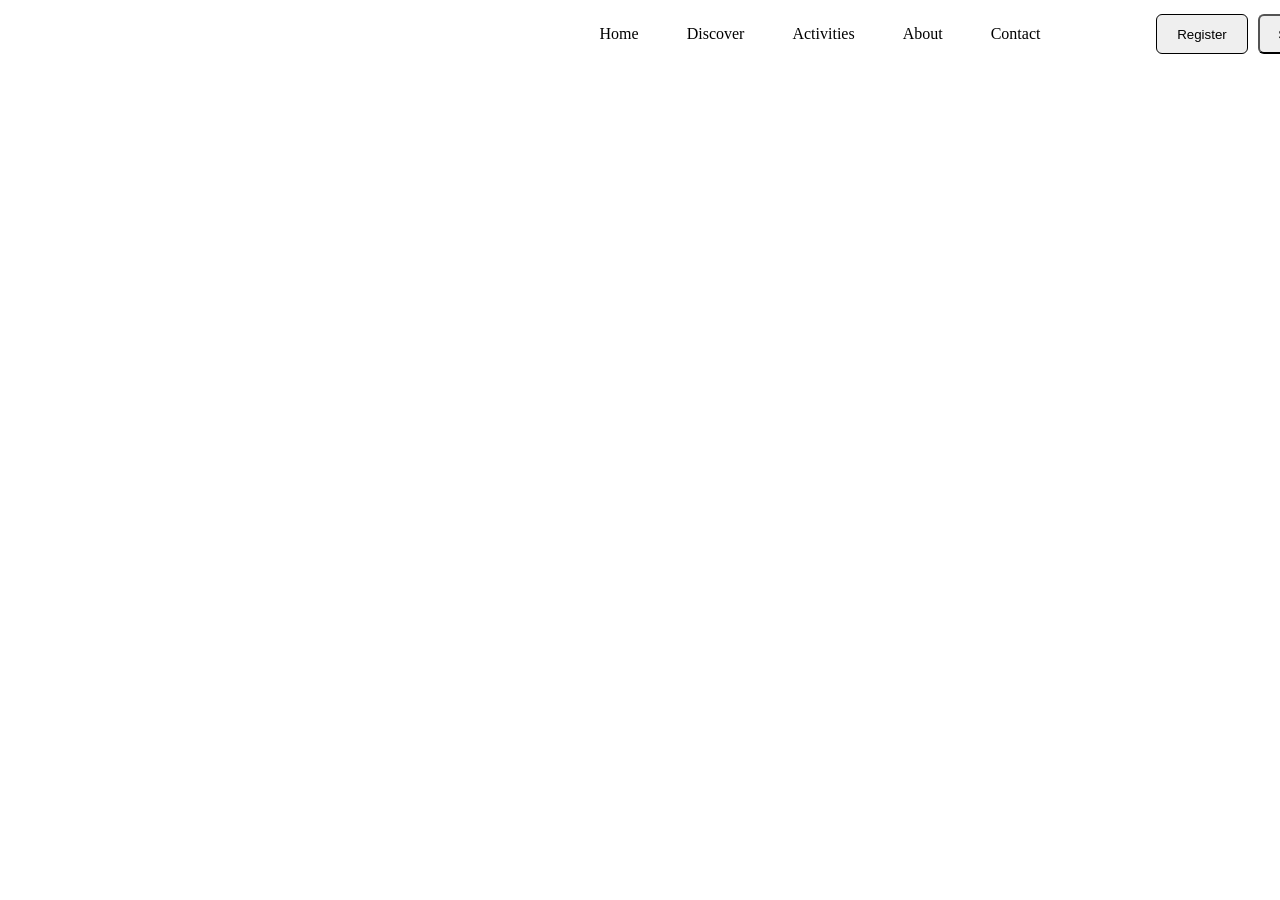
==== index.html @ d1dbfa74 "first commit" ====
<!doctype html>
<html lang="en">
  <head>
    <meta charset="UTF-8" />
    <meta name="viewport" content="width=device-width, initial-scale=1.0" />
    <title>My Dream Place</title>
    <link rel="stylesheet" href="estilos.css" />
  </head>
  <body>
    <nav>
      <ul class="ul_nav">
        <li>Home</li>
        <li>Discover</li>
        <li>Activities</li>
        <li>About</li>
        <li>Contact</li>
      </ul>
      <button class="register">Register</button>
      <button class="signin">Sign In</button>
    </nav>
  </body>
</html>
---- estilos.css ----
body {
  margin: 0;
  width: 1440px;
  margin-left: 100px;
  margin-right: 100px;
}

.ul_nav {
  display: flex;
  justify-content: center;
  align-items: center;
  width: 458px;
  height: 68px;
  list-style: none;
  padding: 0;
  margin: 0 auto;
  gap: 48px;
  
}

.register {
  width: 92px;
  height: 40px;
  position: absolute;
  top: 14px;
  left: 1156px;
  transform: rotate(0deg);
  opacity: 1;
  border-radius: 6px;
  gap: 10px;
  border: 1px solid;
  padding: 10px 18px;
  box-sizing: border-box;
}

.signin {
  width: 82px;
  height: 40px;
  position: absolute;
  top: 14px;
  left: 1258px;
  transform: rotate(0deg);
  opacity: 1;
  border-radius: 6px;
  gap: 10px;
  padding: 10px 18px;
  box-sizing: border-box;
}
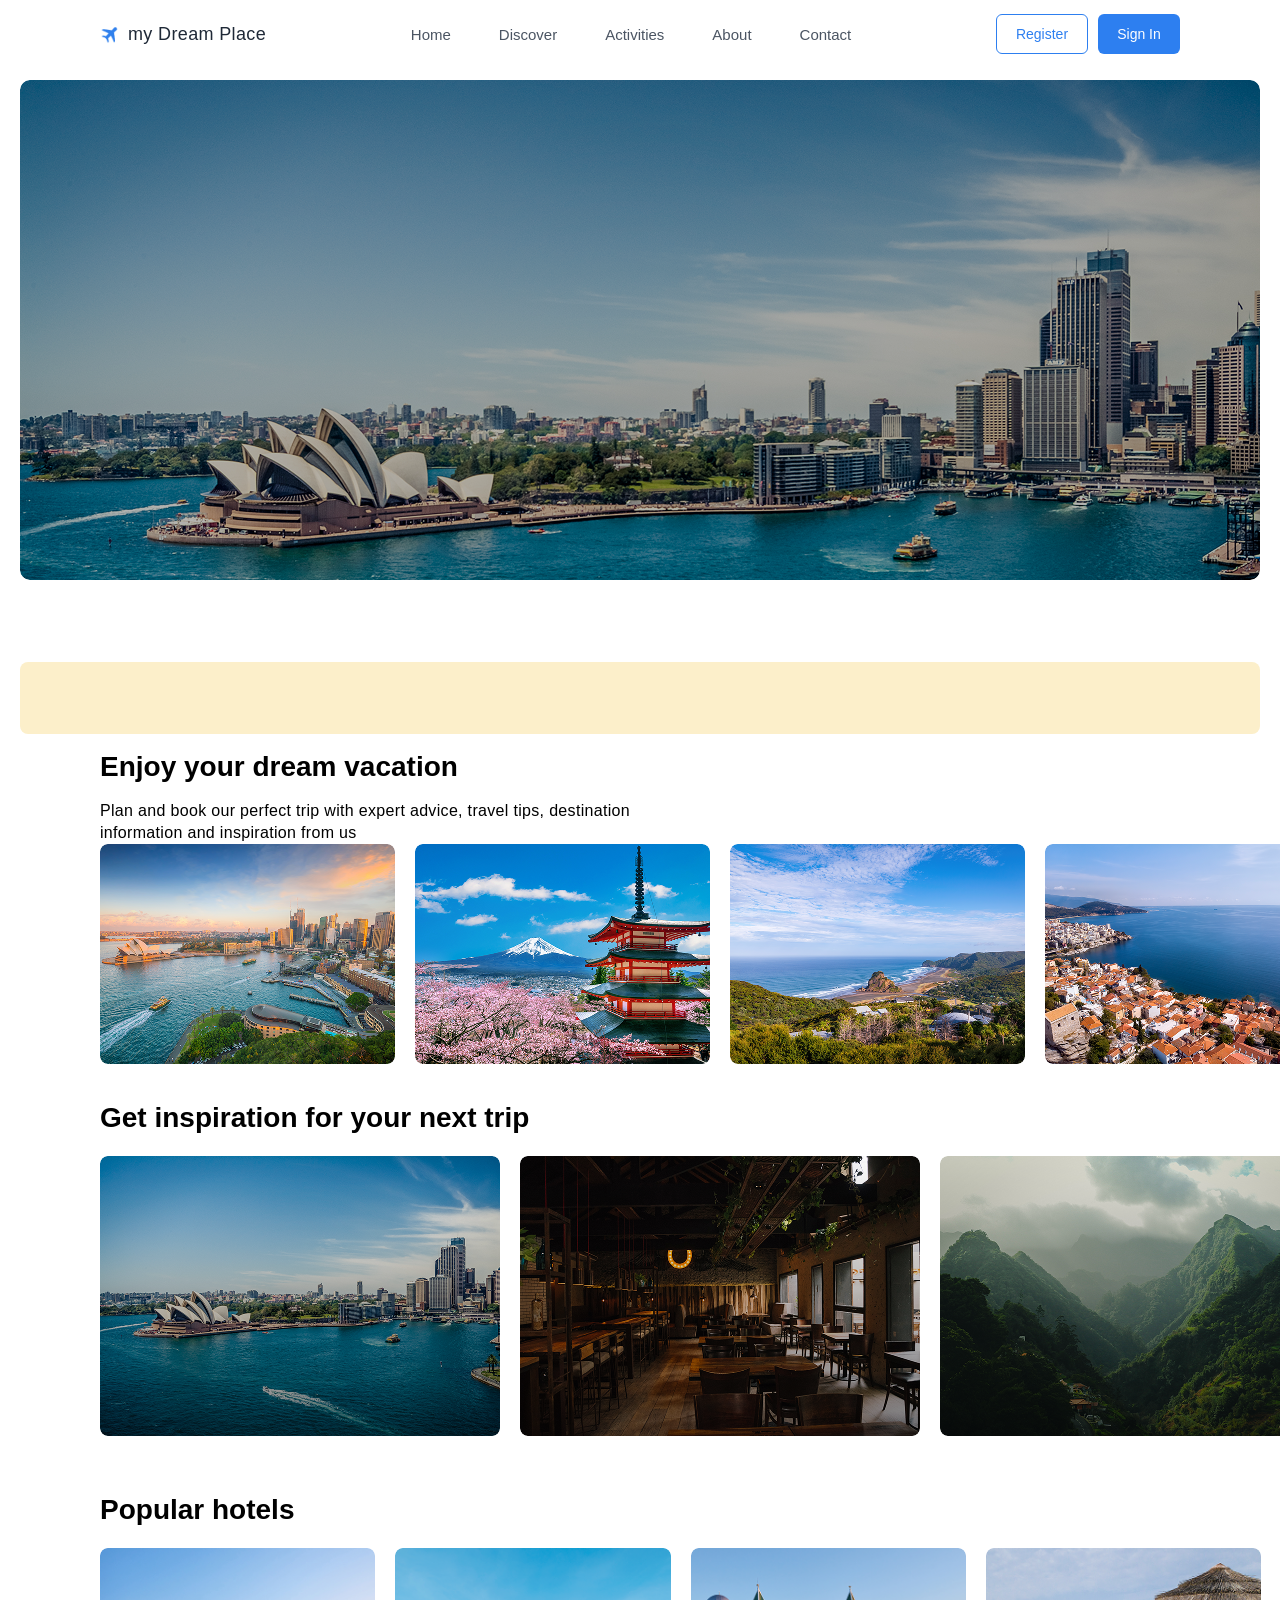
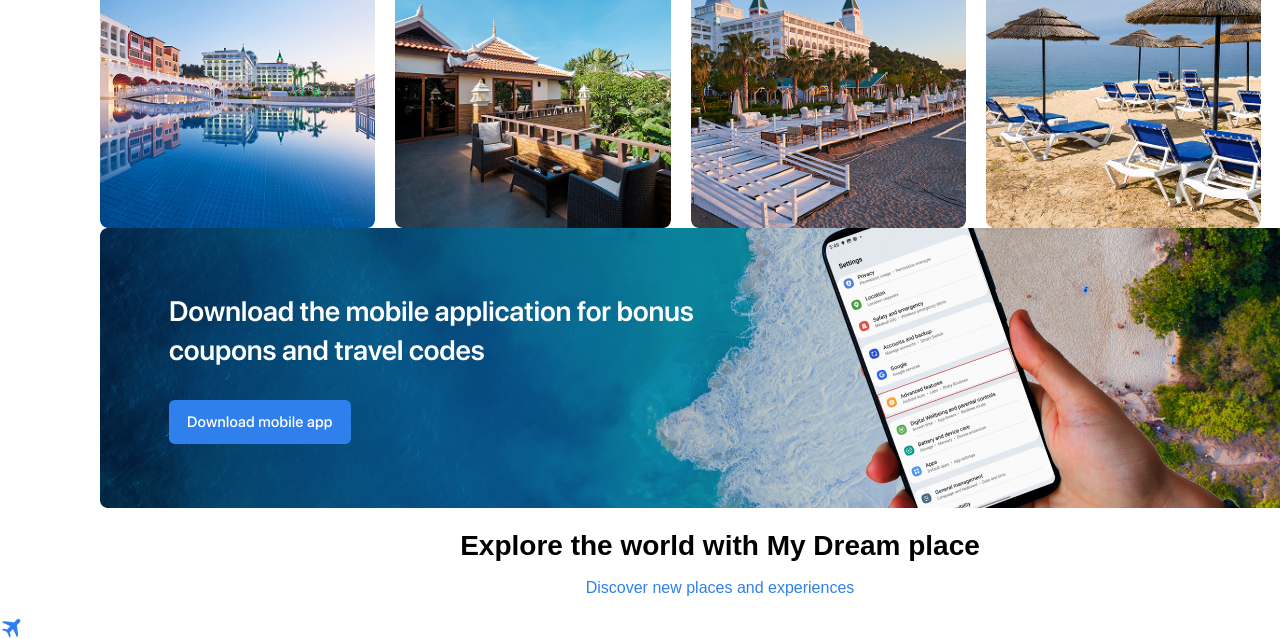
==== commit 786ef660: "juyuftrutryeuytr" ====
--- a/index.html
+++ b/index.html
@@ -7,16 +7,73 @@
     <link rel="stylesheet" href="estilos.css" />
   </head>
   <body>
-    <nav>
-      <ul class="ul_nav">
-        <li>Home</li>
-        <li>Discover</li>
-        <li>Activities</li>
-        <li>About</li>
-        <li>Contact</li>
-      </ul>
-      <button class="register">Register</button>
-      <button class="signin">Sign In</button>
-    </nav>
+    <header>
+      <nav>
+        <div class="imgAvion_mdp">
+          <img src="images/avion.png" alt="avion" />
+          <p>my Dream Place</p>
+        </div>
+
+        <ul class="ul_nav">
+          <li>Home</li>
+          <li>Discover</li>
+          <li>Activities</li>
+          <li>About</li>
+          <li>Contact</li>
+        </ul>
+
+        <div class="botones">
+          <button class="register">Register</button>
+          <button class="signin">Sign In</button>
+        </div>
+      </nav>
+    </header>
+    <main>
+      <img src="images/grande.png" class="img_grande_main" alt="foto_grande" />
+      <div class="fondoCovid"></div>
+      <h1 class="primer_h1">Enjoy your dream vacation</h1>
+      <div class="primera_p">
+        <p>
+          Plan and book our perfect trip with expert advice, travel tips,
+          destination information and inspiration from us
+        </p>
+      </div>
+
+      <div class="destinos">
+        <img src="images/australia.png" alt="australia" />
+        <img src="images/japan.png" alt="japan" />
+        <img src="images/new_zeland.png" alt="new_zeland" />
+        <img src="images/greece.png" alt="greece" />
+      </div>
+
+      <h1 class="segundo_h1">Get inspiration for your next trip</h1>
+
+      <div class="destinos_2">
+        <img src="images/sydeny.png" alt="Sydney" />
+        <img
+          src="images/top_cities.png"
+          alt="Top cities for vegan travellers"
+        />
+        <img
+          src="images/top_destinations.png"
+          alt="Top destinations during covid"
+        />
+      </div>
+
+      <h1 class="tercer_h1">Popular hotels</h1>
+
+      <div class="destinos_2">
+        <img src="images/lakeside.png" class="lakeside" alt="lakeside" />
+        <img src="images/reece.png" class="reece" alt="reece" />
+        <img src="images/fireside.png" class="fireside" alt="fireside" />
+        <img src="images/oculous.png" class="oculous" alt="oculous" />
+      </div>
+      <img src="images/movil.png" class="movil" alt="movil" />
+      <h1 class="cuarto_h1">Explore the world with My Dream place</h1>
+      <p class="discover">Discover new places and experiences</p>
+    </main>
+    <footer>
+      <img src="images/avion.png" class="avion_2" alt="avion_2">
+    </footer>
   </body>
 </html>
--- a/estilos.css
+++ b/estilos.css
@@ -1,48 +1,262 @@
+* {
+  box-sizing: border-box;
+}
+
 body {
   margin: 0;
-  width: 1440px;
-  margin-left: 100px;
-  margin-right: 100px;
-}
-
+  background-color: #fff;
+  font-family: "SF Pro Display", "Inter", sans-serif;
+}
+/* HEADER */
+nav {
+  display: flex;
+  justify-content: space-between;
+  align-items: center;
+  width: 100%;
+  max-width: 1440px;
+  height: 68px;
+  margin: 0 auto;
+  padding: 0 100px;
+}
+
+/* Logo */
+.imgAvion_mdp {
+  display: flex;
+  align-items: center;
+  gap: 8px;
+  font-weight: 500;
+  font-size: 18px;
+  letter-spacing: 0.02em;
+  color: #1f2937;
+}
+
+.imgAvion_mdp img {
+  width: 20px;
+  height: 20px;
+}
+
+.imgAvion_mdp p {
+  margin: 0;
+  font-family: "SF Pro Display", sans-serif;
+  font-weight: 500; /* Medium */
+  font-style: normal; /* "Medium" es el peso, no un estilo */
+  font-size: 18px;
+  line-height: 100%;
+  letter-spacing: 0.02em;
+}
+
+/* Menú */
 .ul_nav {
   display: flex;
-  justify-content: center;
-  align-items: center;
-  width: 458px;
-  height: 68px;
+  align-items: center;
+  gap: 48px;
   list-style: none;
+  margin: 0;
   padding: 0;
-  margin: 0 auto;
-  gap: 48px;
-  
+}
+
+.ul_nav li {
+  font-size: 15px;
+  color: #4b5563;
+}
+
+.ul_nav li:hover {
+  color: #2d7ff0;
+}
+
+/* Botones */
+.botones {
+  display: flex;
+  align-items: center;
+  gap: 10px;
+}
+
+.register,
+.signin {
+  height: 40px;
+  padding: 10px 18px;
+  border-radius: 6px;
+  font-size: 14px;
+  cursor: pointer;
 }
 
 .register {
   width: 92px;
-  height: 40px;
-  position: absolute;
-  top: 14px;
-  left: 1156px;
+  background-color: #fff;
+  color: #2d7ff0;
+  border: 1px solid #2d7ff0;
+}
+
+.signin {
+  width: 82px;
+  background-color: #2d7ff0;
+  color: #fff;
+  border: none;
+}
+/* FIN HEADER */
+
+/* MAIN */
+.img_grande_main {
+  display: flex;
+  justify-content: center;
+  align-items: center;
+  width: 100%;
+  max-width: 1240px;
+  height: 500px;
+  margin: 0 auto;
+  border-radius: 10px;
+  overflow: hidden;
+  margin-top: 12px;
+}
+
+.img_grande_main img {
+  width: 100%;
+  height: 100%;
+  object-fit: cover;
+}
+
+.fondoCovid {
+  background-color: #fcefca;
+  height: 72px;
+  width: 100%;
+  max-width: 1240px;
+  margin: 24px auto 0;
+  display: flex;
+  justify-content: center;
+  align-items: center;
+  border-radius: 8px;
+  margin-top: 82px;
+}
+
+.primer_h1 {
+  font-family: "SF Pro Display", sans-serif;
+  font-weight: 600;
+  font-style: normal;
+  font-size: 28px;
+  line-height: 100%;
+  letter-spacing: 0;
+  display: flex;
+  justify-content: left;
+  margin-left: 100px;
+}
+
+.primera_p {
+  font-family: "SF Pro Display", sans-serif;
+  font-weight: 400;
+  font-style: normal;
+  font-size: 16px;
+  line-height: 140%;
+  letter-spacing: 0.02em;
+  width: 610px;
+  height: 44px;
+  margin-left: 100px;
+}
+
+.segundo_h1 {
+  font-family: "SF Pro Display", sans-serif;
+  font-weight: 600;
+  font-size: 28px;
+  line-height: 100%;
+  margin: 40px 0 24px 100px;
+}
+
+.destinos {
+  display: flex;
+  gap: 20px;
+  margin: 0 auto;
+  padding: 0 100px;
+}
+
+.destinos img {
+  width: 295px;
+  height: 220px;
+  border-radius: 8px;
+  object-fit: cover;
+}
+
+.destinos_2 {
+  display: flex;
+  gap: 20px;
+  margin: 0 auto;
+  padding: 0 100px;
+}
+
+.destinos_2 img {
+  width: 400px;
+  height: 280px;
+  border-radius: 8px;
+  object-fit: cover;
+}
+
+.tercer_h1 {
+  font-family: "SF Pro Display", sans-serif;
+  font-weight: 600;
+  font-size: 28px;
+  line-height: 100%;
+  max-width: 1240px;
+  margin: 60px auto 24px;
+  padding: 0;
+  font-family: "SF Pro Display", sans-serif;
+  font-weight: 600;
+  font-size: 28px;
+  line-height: 100%;
+  margin: 60px 0 24px 100px;
+}
+
+.movil {
+  width: 1240px;
+  height: 280px;
+  display: flex;
+  margin-left: 100px;
   transform: rotate(0deg);
   opacity: 1;
-  border-radius: 6px;
-  gap: 10px;
-  border: 1px solid;
-  padding: 10px 18px;
-  box-sizing: border-box;
-}
-
-.signin {
-  width: 82px;
-  height: 40px;
-  position: absolute;
-  top: 14px;
-  left: 1258px;
+}
+
+.cuarto_h1 {
+  width: 820px;
+  height: 32px;
+  margin-left: 310px;
+  font-family: "SF Pro Display", sans-serif;
+  font-weight: 600;
+  font-style: normal;
+  font-size: 28px;
+  line-height: 140%;
+  letter-spacing: 0;
+  text-align: center;
   transform: rotate(0deg);
   opacity: 1;
-  border-radius: 6px;
-  gap: 10px;
-  padding: 10px 18px;
-  box-sizing: border-box;
-}
+}
+
+.discover {
+  width: 820px;
+  height: 22px;
+  margin-left: 310px;
+  color: #2f80ed;
+  font-family: "SF Pro Display", sans-serif;
+  font-weight: 400;
+  font-style: normal;
+  font-size: 16px;
+  line-height: 140%;
+  letter-spacing: 2%;
+  text-align: center;
+  transform: rotate(0deg);
+  opacity: 1;
+}
+/* FIN MAIN */
+
+/* FOOTER */
+.avion_2 {
+  display: flex;
+  align-items: center;
+  gap: 8px;
+  font-weight: 500;
+  font-size: 18px;
+  letter-spacing: 0.02em;
+  color: #1f2937;
+}
+
+.imgAvion_mdp img {
+  width: 20px;
+  height: 20px;
+}
+
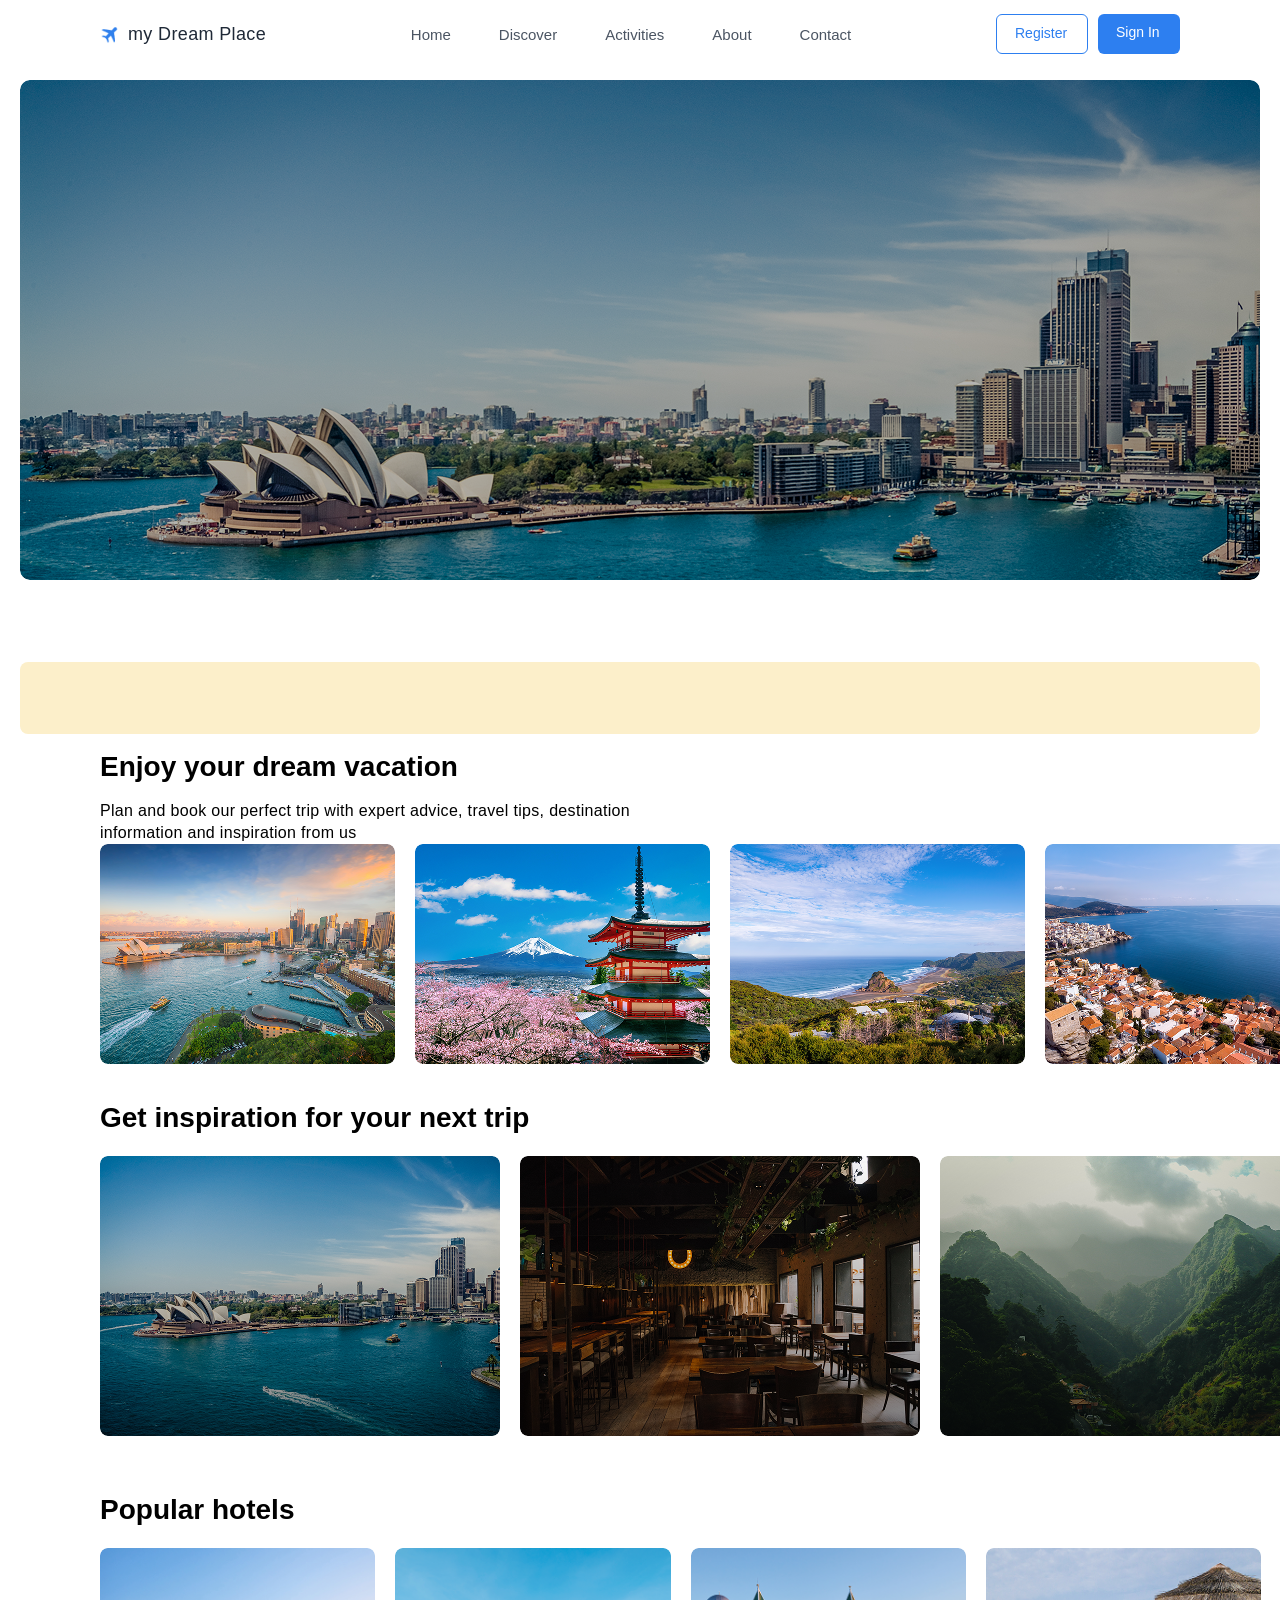
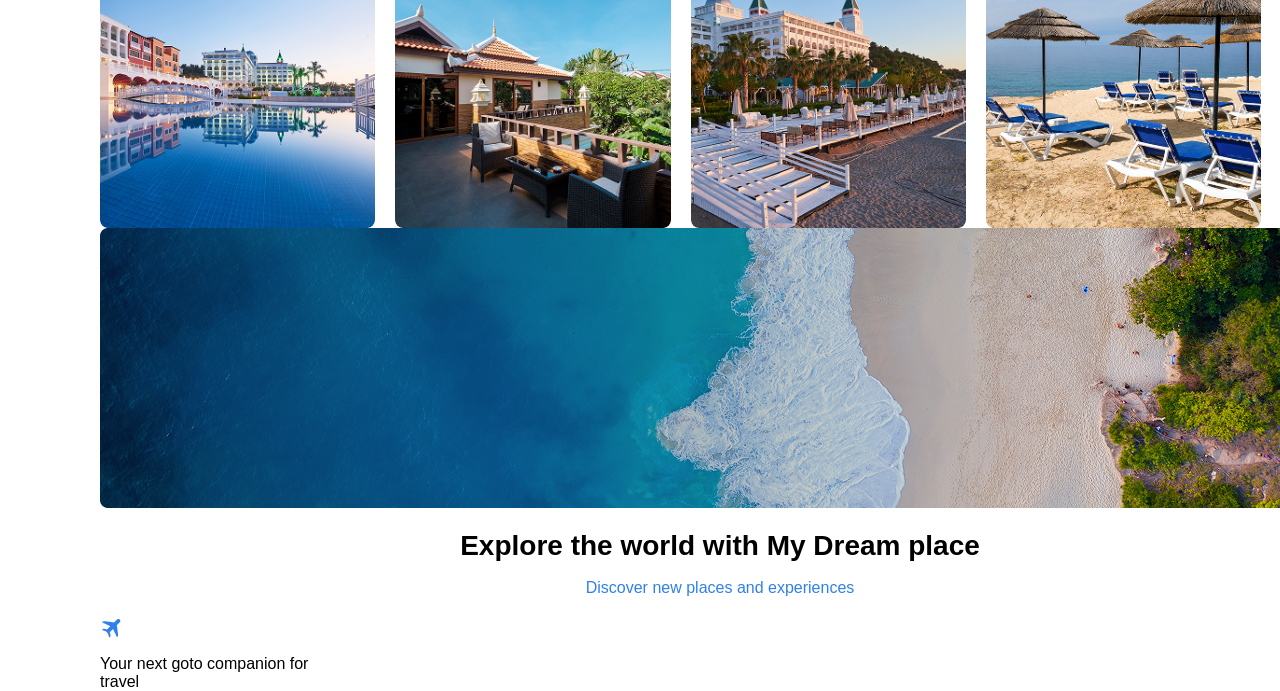
==== commit 2d940efe: "chore: 代码变更，涉及6个文件" ====
--- a/index.html
+++ b/index.html
@@ -23,8 +23,8 @@
         </ul>
 
         <div class="botones">
-          <button class="register">Register</button>
-          <button class="signin">Sign In</button>
+          <a href="./register.html" class="register">Register</a>
+          <a href="./signin.html" class="signin">Sign In</a>
         </div>
       </nav>
     </header>
@@ -68,12 +68,14 @@
         <img src="images/fireside.png" class="fireside" alt="fireside" />
         <img src="images/oculous.png" class="oculous" alt="oculous" />
       </div>
-      <img src="images/movil.png" class="movil" alt="movil" />
+      <img src="images/playa.png" class="playa" alt="playa" />
       <h1 class="cuarto_h1">Explore the world with My Dream place</h1>
       <p class="discover">Discover new places and experiences</p>
     </main>
-    <footer>
-      <img src="images/avion.png" class="avion_2" alt="avion_2">
-    </footer>
+
+    <div class="footer_1">
+      <img src="images/avion.png" class="avion_2" alt="avion_2" />
+      <p>Your next goto companion for travel</p>
+    </div>
   </body>
 </html>
--- a/estilos.css
+++ b/estilos.css
@@ -78,6 +78,8 @@
   border-radius: 6px;
   font-size: 14px;
   cursor: pointer;
+  list-style: none;
+  text-decoration: none;
 }
 
 .register {
@@ -203,13 +205,20 @@
   margin: 60px 0 24px 100px;
 }
 
-.movil {
+.playa {
   width: 1240px;
   height: 280px;
   display: flex;
   margin-left: 100px;
   transform: rotate(0deg);
   opacity: 1;
+}
+
+.movil {
+  width: 719.71px;
+  height: 515.6px;
+  top: 1946px;
+  left: 551px;
 }
 
 .cuarto_h1 {
@@ -242,9 +251,7 @@
   transform: rotate(0deg);
   opacity: 1;
 }
-/* FIN MAIN */
-
-/* FOOTER */
+
 .avion_2 {
   display: flex;
   align-items: center;
@@ -260,3 +267,11 @@
   height: 20px;
 }
 
+.footer_1 {
+  width: 225px;
+  height: 70px;
+  margin-left: 100px;
+  top: 2630px;
+  left: 100px;
+  opacity: 1;
+}
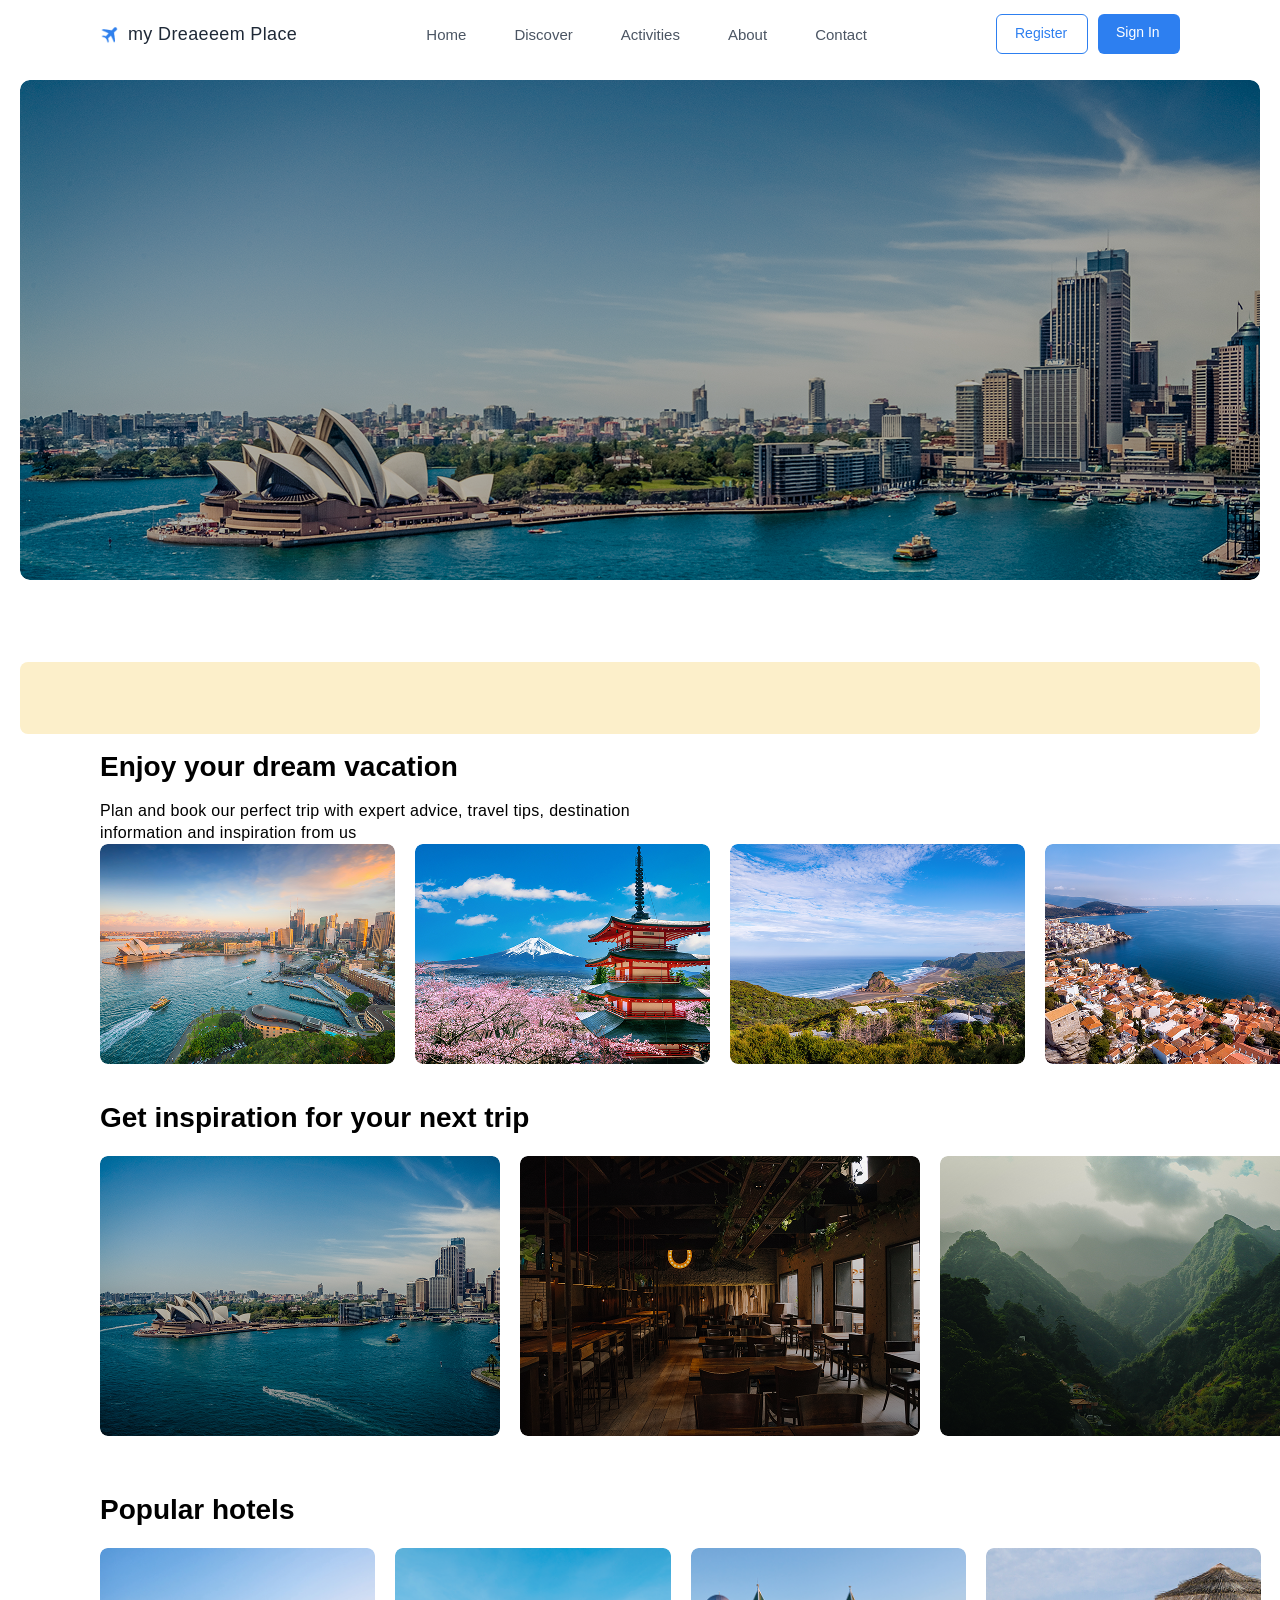
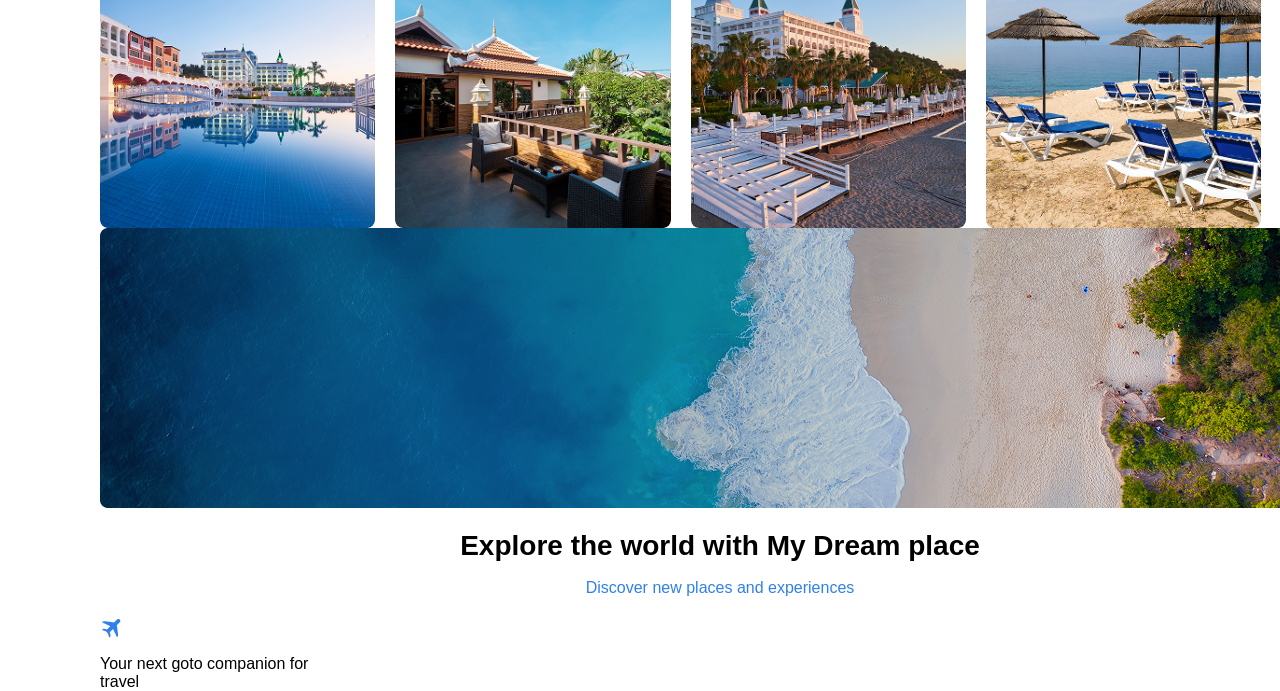
==== commit 35b15a98: "jidasjadis`paj`pi" ====
--- a/index.html
+++ b/index.html
@@ -11,7 +11,7 @@
       <nav>
         <div class="imgAvion_mdp">
           <img src="images/avion.png" alt="avion" />
-          <p>my Dream Place</p>
+          <p>my Dreaeeem Place</p>
         </div>
 
         <ul class="ul_nav">
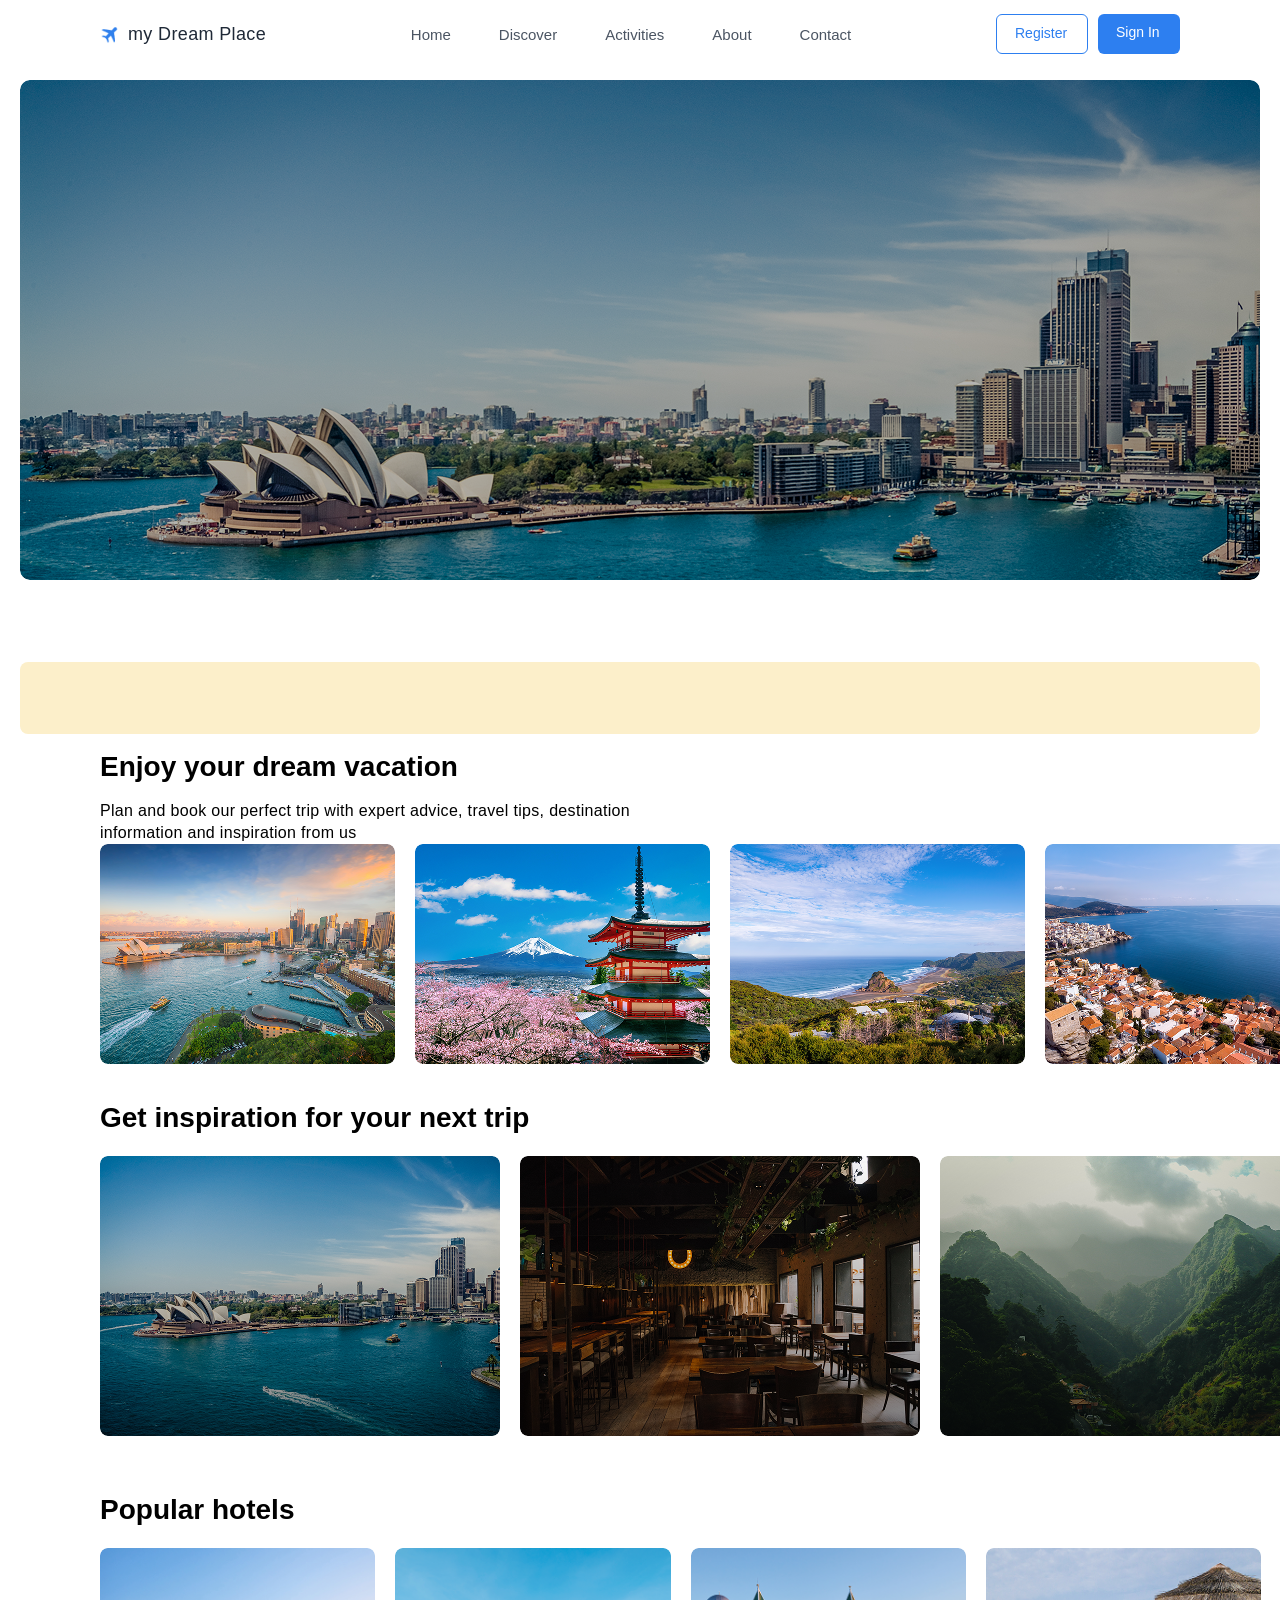
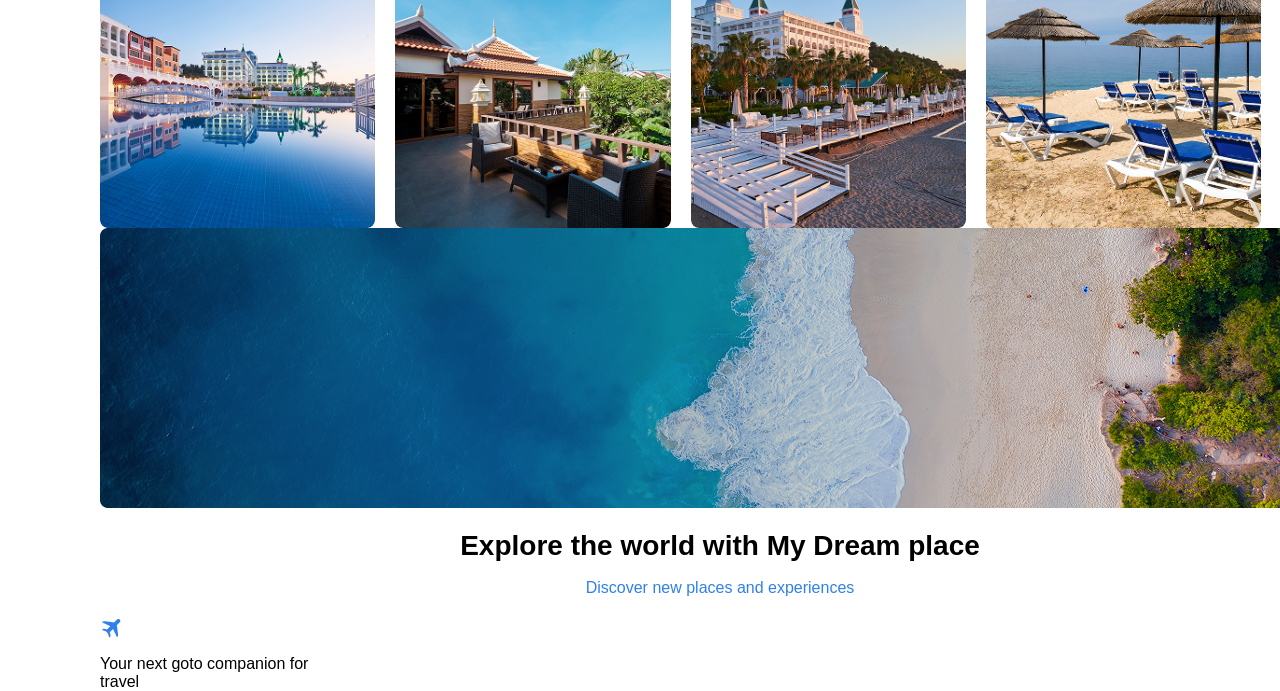
==== commit 31c08a27: "fix: correct typo in header text" ====
--- a/index.html
+++ b/index.html
@@ -11,7 +11,7 @@
       <nav>
         <div class="imgAvion_mdp">
           <img src="images/avion.png" alt="avion" />
-          <p>my Dreaeeem Place</p>
+          <p>my Dream Place</p>
         </div>
 
         <ul class="ul_nav">
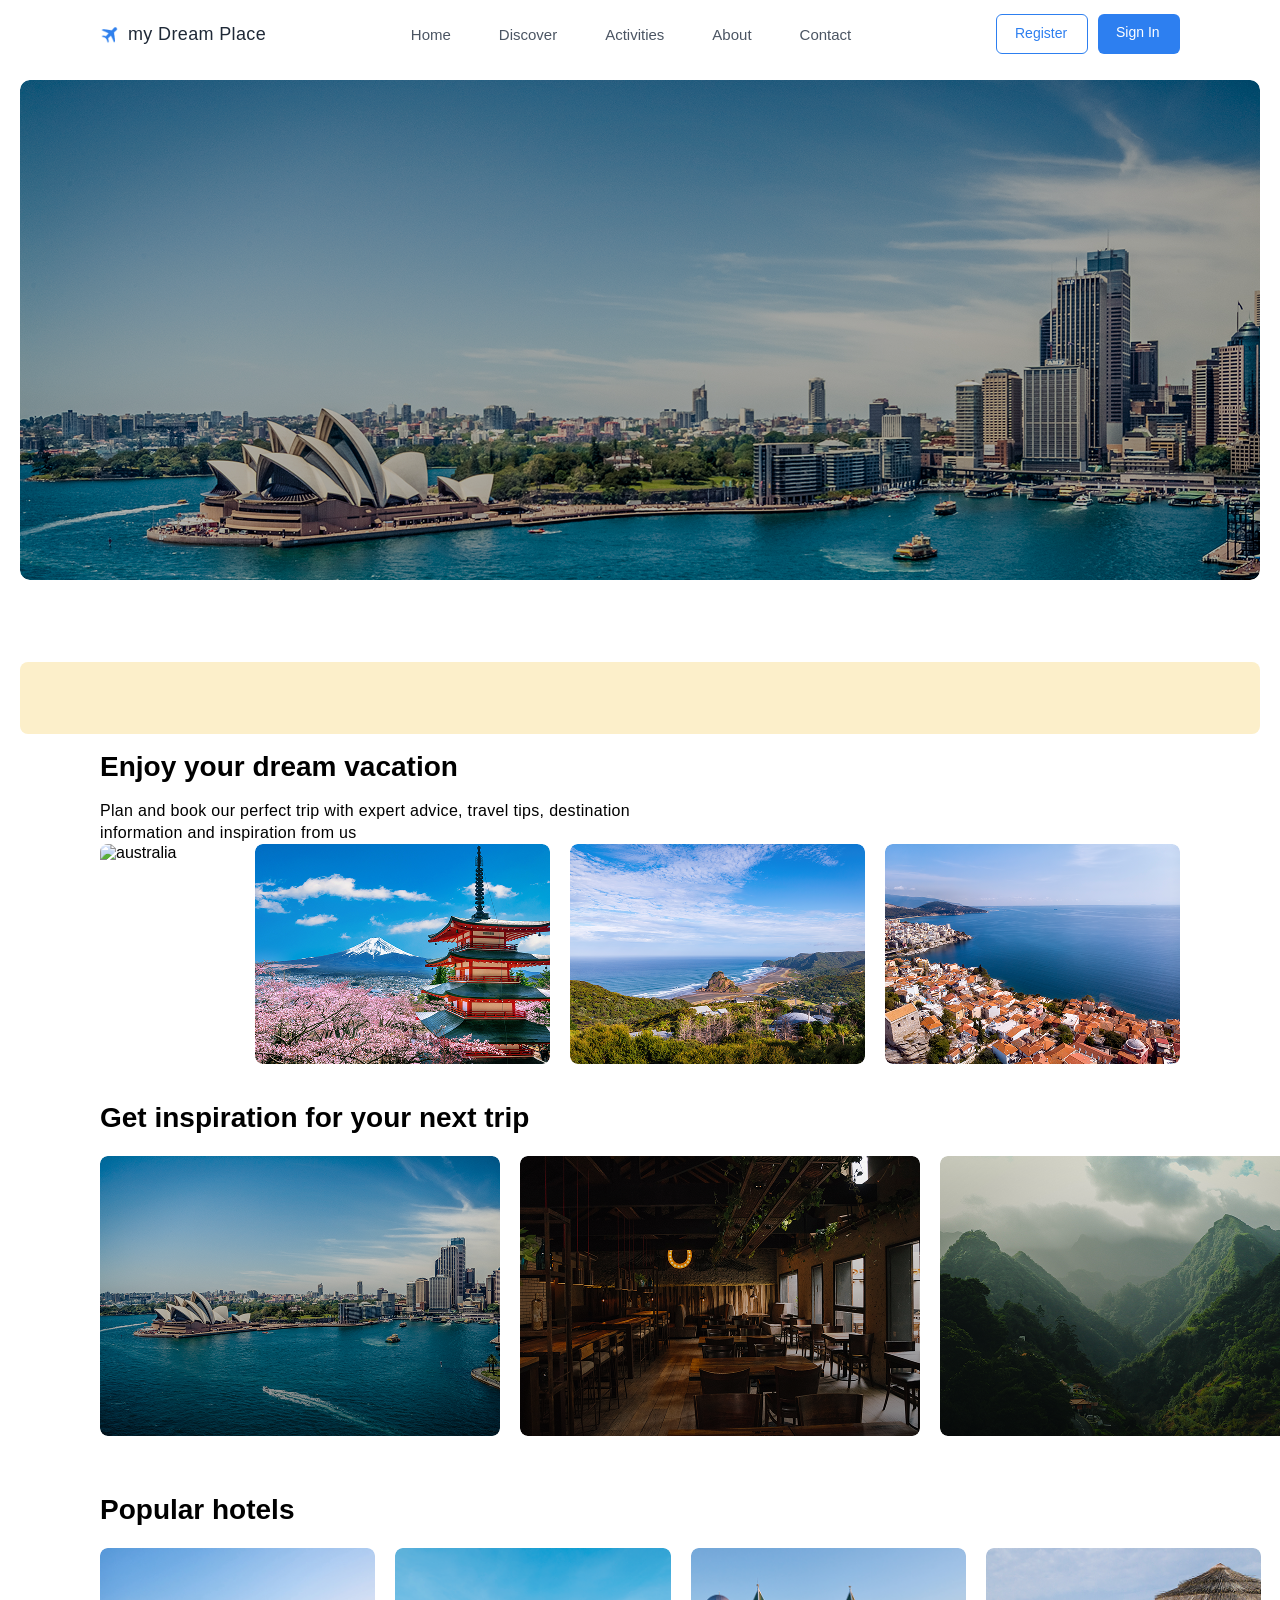
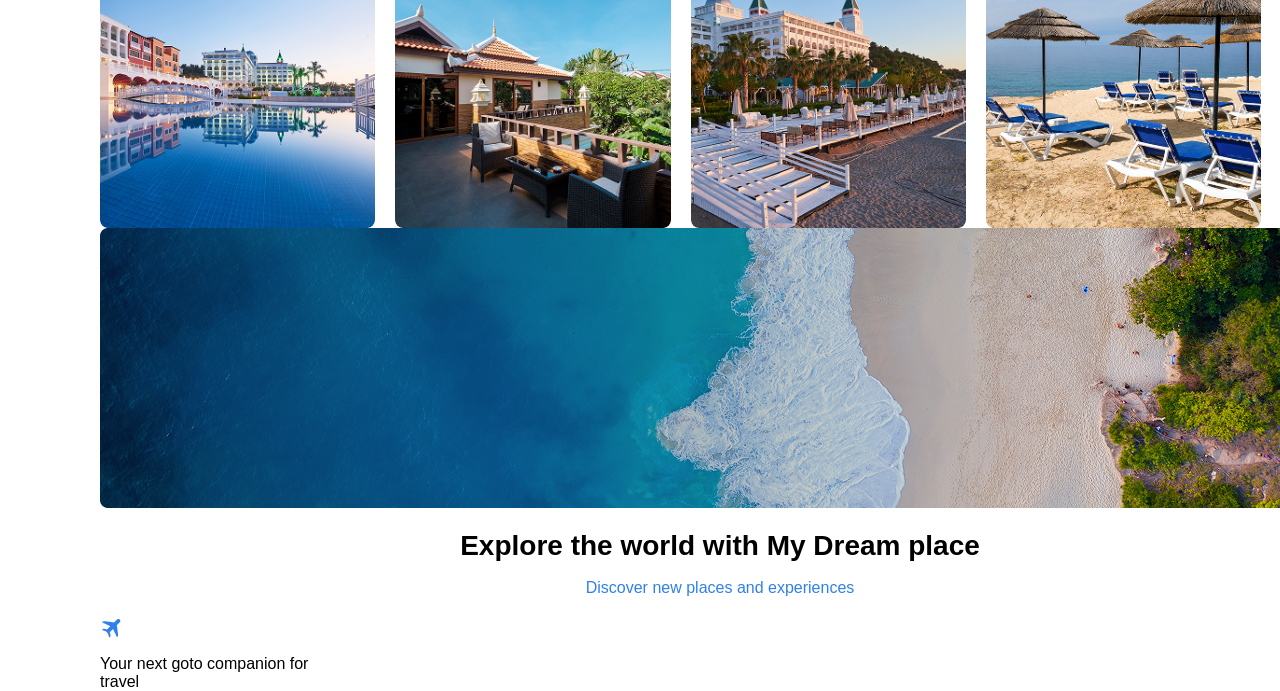
==== commit 2caedff2: "fix: corregir error en la etiqueta de imagen de Australia" ====
--- a/index.html
+++ b/index.html
@@ -40,7 +40,7 @@
       </div>
 
       <div class="destinos">
-        <img src="images/australia.png" alt="australia" />
+        <img shttps://open.spotify.com/track/0G2zPzWqVjR68iNPmx2TBerc="images/australia.png" alt="australia" />
         <img src="images/japan.png" alt="japan" />
         <img src="images/new_zeland.png" alt="new_zeland" />
         <img src="images/greece.png" alt="greece" />
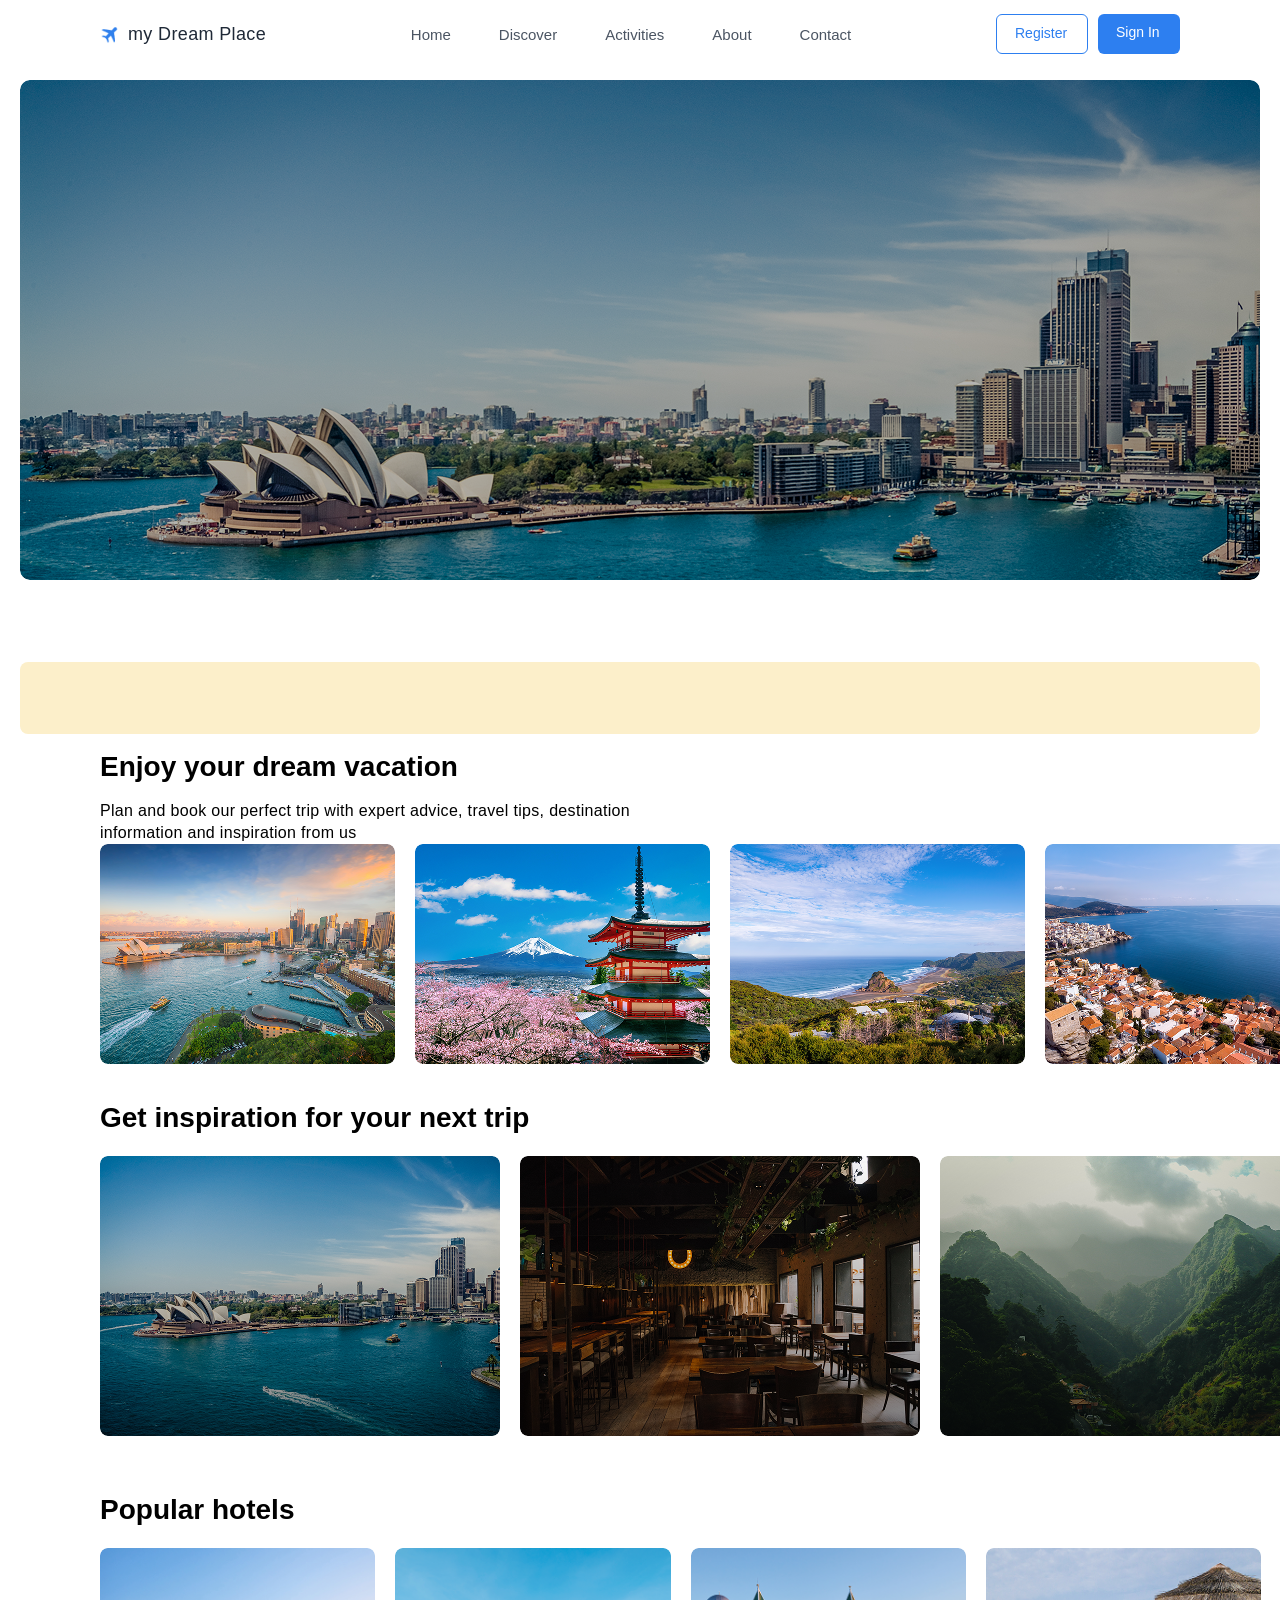
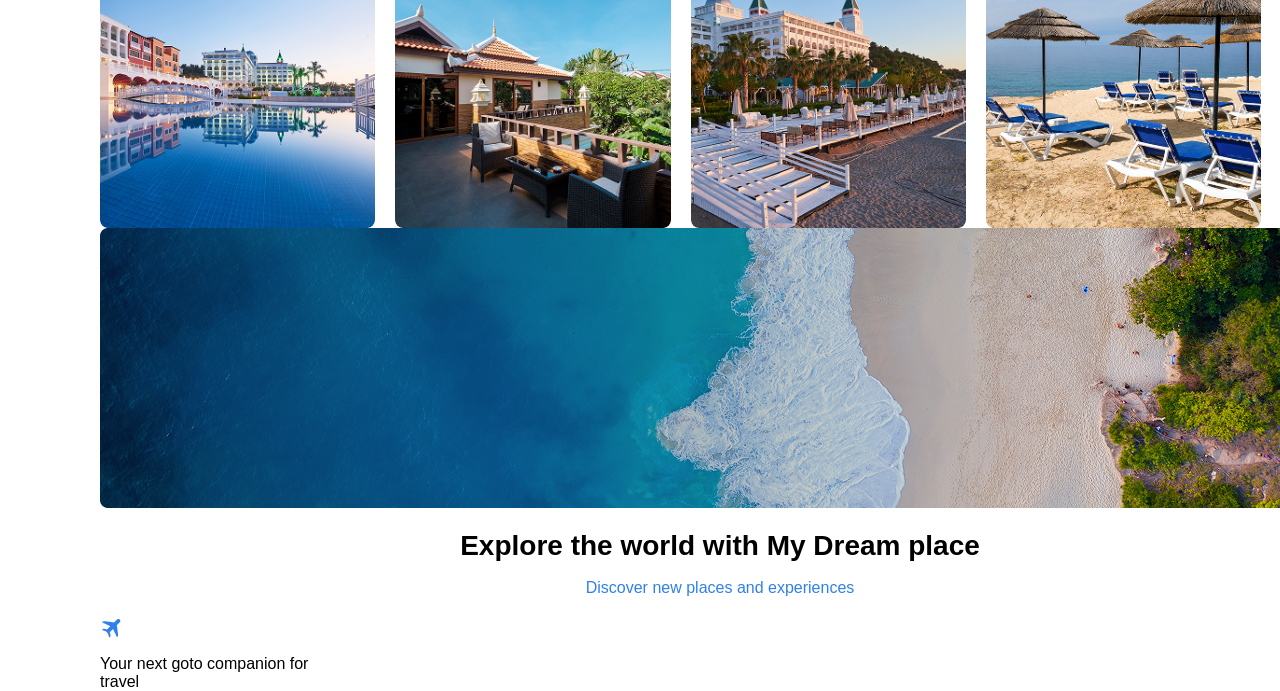
==== commit f41796a8: "fix: corregir error en la etiqueta de imagen de Australia" ====
--- a/index.html
+++ b/index.html
@@ -40,7 +40,7 @@
       </div>
 
       <div class="destinos">
-        <img shttps://open.spotify.com/track/0G2zPzWqVjR68iNPmx2TBerc="images/australia.png" alt="australia" />
+        <img src="images/australia.png" alt="australia" />
         <img src="images/japan.png" alt="japan" />
         <img src="images/new_zeland.png" alt="new_zeland" />
         <img src="images/greece.png" alt="greece" />
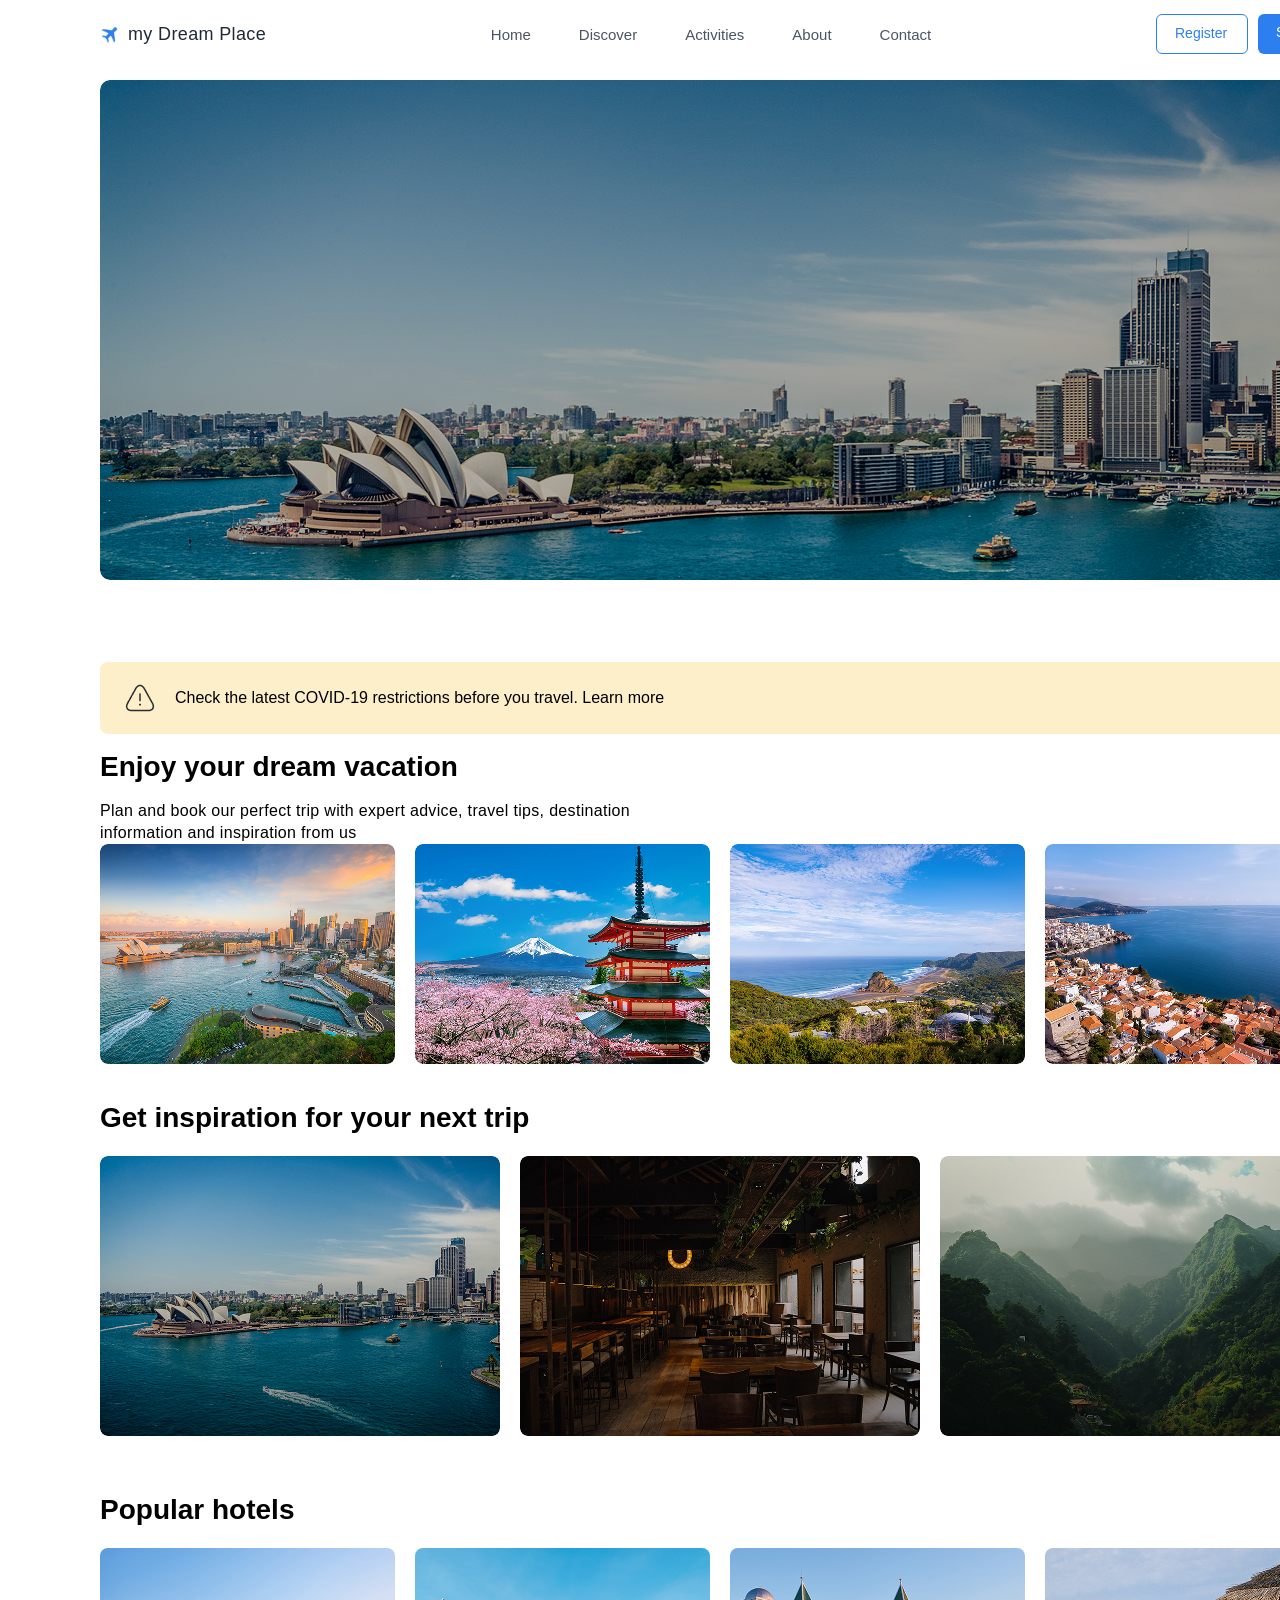
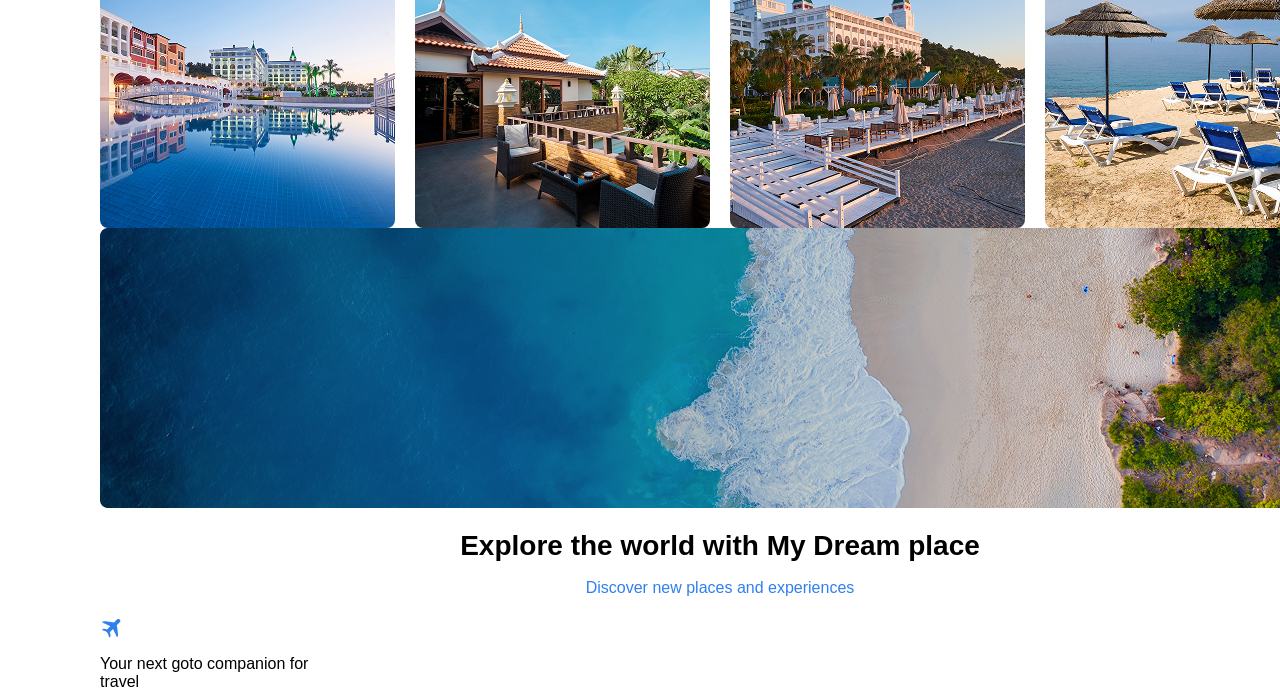
==== commit e8ab10ca: "centrar fondo amarillo" ====
--- a/index.html
+++ b/index.html
@@ -30,7 +30,14 @@
     </header>
     <main>
       <img src="images/grande.png" class="img_grande_main" alt="foto_grande" />
-      <div class="fondoCovid"></div>
+      <div class="fondoCovid">
+        <div class="dentro_fondoCovid">
+          <img src="images/advertencia.png" class="covid" alt="advertencia" />
+          <p>
+            Check the latest COVID-19 restrictions before you travel. Learn more
+          </p>
+        </div>
+      </div>
       <h1 class="primer_h1">Enjoy your dream vacation</h1>
       <div class="primera_p">
         <p>
--- a/estilos.css
+++ b/estilos.css
@@ -3,9 +3,10 @@
 }
 
 body {
-  margin: 0;
+  margin: 0 auto;
   background-color: #fff;
   font-family: "SF Pro Display", "Inter", sans-serif;
+  width: 1440px;
 }
 /* HEADER */
 nav {
@@ -124,10 +125,20 @@
   max-width: 1240px;
   margin: 24px auto 0;
   display: flex;
-  justify-content: center;
   align-items: center;
   border-radius: 8px;
   margin-top: 82px;
+}
+
+.dentro_fondoCovid {
+  display: flex;
+  align-items: center;
+  gap: 19px;
+  margin-left: 24px;
+}
+
+.dentro_fondoCovid p {
+  margin: 0;
 }
 
 .primer_h1 {
